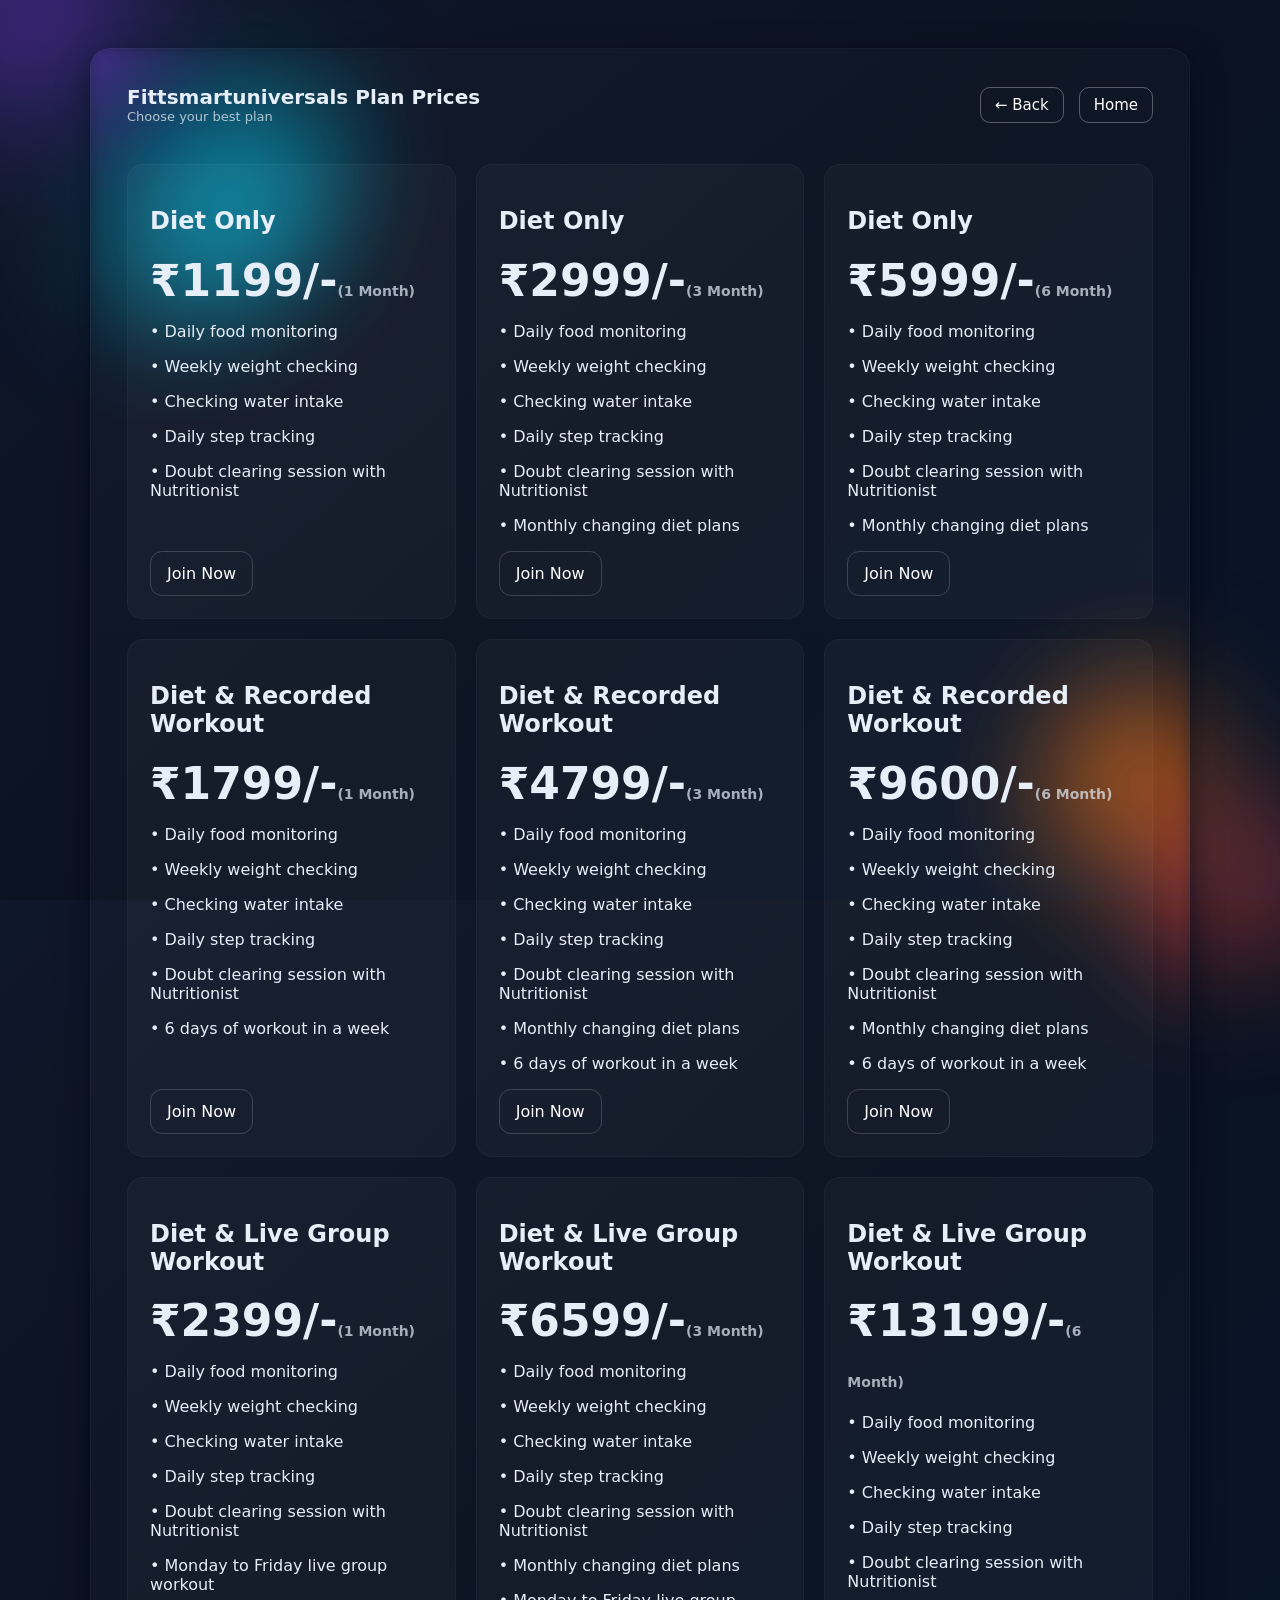
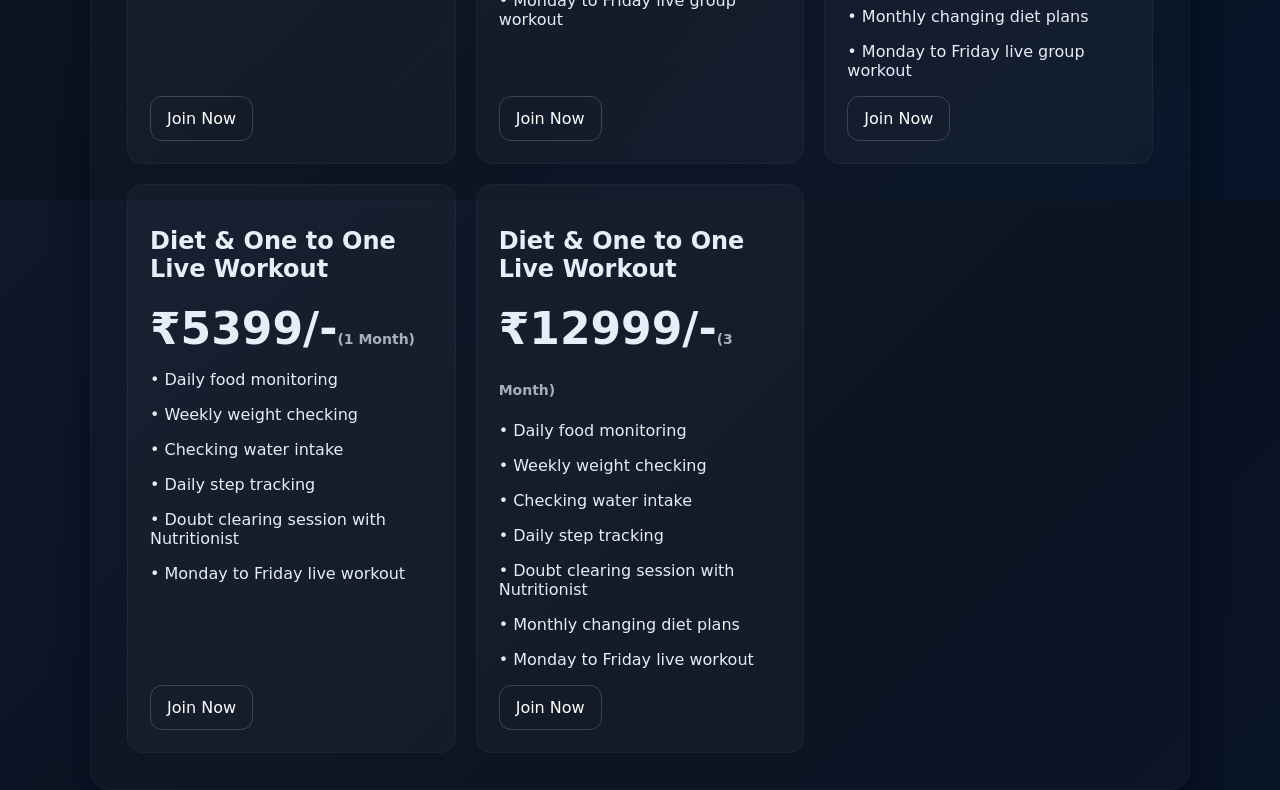
==== Prizepage.html @ 784dde83 "Add files via upload" ====
<!doctype html>
<html lang="en">
<head>
  <meta charset="utf-8" />
  <meta name="viewport" content="width=device-width,initial-scale=1" />
  <link rel="icon" type="image/png" href="/static/MainLogo.png">
  <title>Fittsmartuniversals pricing</title>
  <style>
    :root{
      --bg-1: linear-gradient(135deg,#0f172a 0%, #0b1220 50%, #071428 100%);
      --glass: rgba(255,255,255,0.06);
      --accent: linear-gradient(90deg,#7c3aed,#06b6d4);
      --card-shadow: 0 10px 30px rgba(2,6,23,0.6);
      --glass-border: rgba(255,255,255,0.06);
      --glass-2: rgba(255,255,255,0.03);
      font-family: Inter, ui-sans-serif, system-ui;
    }

    *{box-sizing:border-box}
    html,body{height:100%}
    body{
      margin:0;
      min-height:100%;
      background:var(--bg-1);
      color:#e6eef8;
      padding:48px;
      overflow:auto;
      animation: pageFade 1.0s ease-in-out forwards;
    }

    .blob{position:fixed;border-radius:50%;filter:blur(60px);opacity:0.7;mix-blend-mode:screen;pointer-events:none}
    .blob.b1{width:420px;height:420px;left:-80px;top:-100px;background:radial-gradient(circle at 20% 20%, #7c3aed 0%, transparent 40%), radial-gradient(circle at 80% 80%, #06b6d4 0%, transparent 40%);animation:float1 12s ease-in-out infinite}
    .blob.b2{width:300px;height:300px;right:-60px;bottom:-80px;background:radial-gradient(circle at 30% 30%, #f97316 0%, transparent 40%), radial-gradient(circle at 70% 70%, #ef4444 0%, transparent 40%);animation:float2 14s ease-in-out infinite}

    @keyframes float1{0%{transform:translateY(0)}50%{transform:translateY(28px) rotate(12deg)}100%{transform:translateY(0)}}
    @keyframes float2{0%{transform:translateY(0)}50%{transform:translateY(-26px) rotate(-8deg)}100%{transform:translateY(0)}}
    @keyframes pageFade {
  from { opacity: 0; }
  to { opacity: 1; }
}
    .wrap{
      width:100%;
      max-width:1100px;
      margin:auto;
      background:linear-gradient(180deg, rgba(255,255,255,0.02), rgba(255,255,255,0.01));
      border-radius:20px;
      padding:36px;
      box-shadow:var(--card-shadow);
      border:1px solid rgba(255,255,255,0.03);
      backdrop-filter: blur(8px) saturate(120%);
      position:relative;
      overflow:hidden;
    }

    header{display:flex;align-items:center;justify-content:space-between;margin-bottom:22px;gap:12px;flex-wrap:wrap}
    .brand{display:flex;align-items:center;gap:12px}
    .logo{width:44px;height:44px;border-radius:10px;background:var(--accent);display:flex;align-items:center;justify-content:center;font-weight:700;color:white;}
    h1{font-size:20px;margin:0}
    p.lead{margin:0;color:rgba(230,238,248,0.75);font-size:13px}

    .toggle{display:flex;align-items:center;gap:10px;background:var(--glass-2);padding:8px;border-radius:999px;border:1px solid var(--glass-border)}
    .switch{width:56px;height:28px;background:#071428;border-radius:999px;padding:3px;display:flex;align-items:center}
    .knob{width:22px;height:22px;background:white;border-radius:50%;transition:transform .28s}

    .grid{display:grid;grid-template-columns:repeat(3,1fr);gap:20px;margin-top:40px}
    @media(max-width:900px){.grid{grid-template-columns:1fr}}

    .card{
      background:rgba(255,255,255,0.03);
      border-radius:16px;
      padding:22px;
      border:1px solid rgba(255,255,255,0.03);
      min-height:360px;
      display:flex;
      flex-direction:column;
      justify-content:space-between;
      transition:0.3s;
    }
    .card:hover{transform:translateY(-12px) scale(1.02)}

    .popular{outline:2px solid rgba(124,58,237,0.12)}

    .price{font-size:44px;font-weight:700;margin:12px 0}
    .price span.small{font-size:14px;color:rgba(230,238,248,0.7)}

    ul.features{list-style:none;padding:0;margin:12px 0}
    ul.features li{padding:8px 0;border-bottom:1px dashed rgba(255,255,255,0.05);display:flex;gap:12px;align-items:center}
    .tick{width:18px;height:18px;border-radius:4px;background:linear-gradient(90deg,#10b981,#06b6d4);display:grid;place-items:center;color:#fff;font-size:12px}

    .cta{display:flex;gap:12px}
    .btn{padding:12px 16px;border-radius:12px;border:1px solid rgba(255, 255, 255, 0.171);background:transparent;color:rgb(255, 255, 255);cursor:pointer;text-decoration: none;}
    .btn:hover{background: rgba(255,255,255,0.1);}
    .btn.primary{background:var(--accent);color:white}
    
    .brand-header {
  display: flex;
  justify-content: space-between; /* left text + right buttons */
  align-items: center;
  width: 100%;
}

.nav-btns {
  margin-left: auto; /* pushes it fully to right */
}

.nav-btns a {
  padding: 8px 14px;
  border-radius: 10px;
  border: 1px solid rgba(255,255,255,0.3);
  color: white;
  text-decoration: none;
  margin-left: 10px;
  font-size: 15px;
  transition: 0.2s;
}

.nav-btns a:hover {
  background: rgba(255,255,255,0.1);
}

    .foot{display:flex;justify-content:space-between;margin-top:18px;font-size:13px;color:rgba(230,238,248,0.7)}
  </style>
</head>

<body>

  <div class="blob b1"></div>
  <div class="blob b2"></div>

  <div class="wrap">

    <header>
  <div class="brand-header">
    <div>
      <h1>Fittsmartuniversals Plan Prices</h1>
      <p class="lead">Choose your best plan</p>
    </div>

    <div class="nav-btns">
      <a class="btn-nav" href="javascript:history.back()">← Back</a>

      <a class="btn-nav" href="/">Home</a>
    </div>
  </div>
</header>

      
    </header>

    <!-- 9 CARD GRID START -->
    <section class="grid">

      <!-- 1 -->
      <article class="card">
        <div>
          <h2>Diet Only</h2>
          <div class="price">₹1199/-<span class="small">(1 Month)</span></div>
          <ul class="features">
            <p>•  Daily food monitoring</p>
            <p>•  Weekly weight checking</p>
            <p>•  Checking water intake</p>
            <p>•  Daily step tracking</p>
            <p>•  Doubt clearing session with Nutritionist</p>
          </ul>
        </div>
        <div>
          <div class="cta">
          <a class="btn" href="https://wa.me/918848774574?text=Hello%2C%20I%20want%20to%20connect!">Join Now</a>
          </div>
        </div>
      </article>

      <!-- 2-->
      <article class="card">
        <div>
          <h2>Diet Only</h2>
          <div class="price">₹2999/-<span class="small">(3 Month)</span></div>
          <ul class="features">
            <p>•  Daily food monitoring</p>
                                   <p>•  Weekly weight checking</p>
                                   <p>•  Checking water intake</p>
                                   <p>•  Daily step tracking</p>
                                   <p>•  Doubt clearing session with Nutritionist</p>
                                   <p>•  Monthly changing diet plans</p>
          </ul>
        </div>
        <div>
          <div class="cta">
          <a class="btn" href="https://wa.me/918848774574?text=Hello%2C%20I%20want%20to%20connect!">Join Now</a>
          </div>
        </div>
      </article>

      <!-- 3 -->
      <article class="card">
        <div>
          <h2>Diet Only</h2>
          <div class="price">₹5999/-<span class="small">(6 Month)</span></div>
          <ul class="features">
            <p>•  Daily food monitoring</p>
                                   <p>•  Weekly weight checking</p>
                                   <p>•  Checking water intake</p>
                                   <p>•  Daily step tracking</p>
                                   <p>•  Doubt clearing session with Nutritionist</p>
                                   <p>•  Monthly changing diet plans</p>
          </ul>
        </div>
        <div>
          <div class="cta">
          <a class="btn" href="https://wa.me/918848774574?text=Hello%2C%20I%20want%20to%20connect!">Join Now</a>
          </div>
        </div>
      </article>
      <!-- 4 -->
      <article class="card">
        <div>
          <h2>Diet & Recorded Workout</h2>
          <div class="price">₹1799/-<span class="small">(1 Month)</span></div>
          <ul class="features">
            <p>•  Daily food monitoring</p>
            <p>•  Weekly weight checking</p>
            <p>•  Checking water intake</p>
            <p>•  Daily step tracking</p>
            <p>•  Doubt clearing session with Nutritionist</p>
            <p>•  6 days of workout in a week</p>
          </ul>
        </div>
        <div>
          <div class="cta">
          <a class="btn" href="https://wa.me/918848774574?text=Hello%2C%20I%20want%20to%20connect!">Join Now</a>
          </div>
        </div>
      </article>

      <!-- 5-->
      <article class="card">
        <div>
          <h2>Diet & Recorded Workout</h2>
          <div class="price">₹4799/-<span class="small">(3 Month)</span></div>
          <ul class="features">
            <p>•  Daily food monitoring</p>
                                   <p>•  Weekly weight checking</p>
                                   <p>•  Checking water intake</p>
                                   <p>•  Daily step tracking</p>
                                   <p>•  Doubt clearing session with Nutritionist</p>
                                   <p>•  Monthly changing diet plans</p>
                                   <p>•  6 days of workout in a week</p>
          </ul>
        </div>
        <div>
          <div class="cta">
          <a class="btn" href="https://wa.me/918848774574?text=Hello%2C%20I%20want%20to%20connect!">Join Now</a>
          </div>
        </div>
      </article>

      <!-- 6 -->
      <article class="card">
        <div>
          <h2>Diet & Recorded Workout</h2>
          <div class="price">₹9600/-<span class="small">(6 Month)</span></div>
          <ul class="features">
            <p>•  Daily food monitoring</p>
                                   <p>•  Weekly weight checking</p>
                                   <p>•  Checking water intake</p>
                                   <p>•  Daily step tracking</p>
                                   <p>•  Doubt clearing session with Nutritionist</p>
                                   <p>•  Monthly changing diet plans</p>
                                   <p>•  6 days of workout in a week</p>
          </ul>
        </div>
        <div>
          <div class="cta">
          <a class="btn" href="https://wa.me/918848774574?text=Hello%2C%20I%20want%20to%20connect!">Join Now</a>
          </div>
        </div>
      </article>

      <!-- 7 -->
      <article class="card">
        <div>
          <h2>Diet & Live Group Workout</h2>
          <div class="price">₹2399/-<span class="small">(1 Month)</span></div>
          <ul class="features">
            <p>•  Daily food monitoring</p>
            <p>•  Weekly weight checking</p>
            <p>•  Checking water intake</p>
            <p>•  Daily step tracking</p>
            <p>•  Doubt clearing session with Nutritionist</p>
            <p>•  Monday to Friday live group workout</p>
          </ul>
        </div>
        <div>
          <div class="cta">
          <a class="btn" href="https://wa.me/918848774574?text=Hello%2C%20I%20want%20to%20connect!">Join Now</a>
          </div>
        </div>
      </article>

      <!-- 8-->
      <article class="card">
        <div>
          <h2>Diet & Live Group Workout</h2>
          <div class="price">₹6599/-<span class="small">(3 Month)</span></div>
          <ul class="features">
            <p>•  Daily food monitoring</p>
                                   <p>•  Weekly weight checking</p>
                                   <p>•  Checking water intake</p>
                                   <p>•  Daily step tracking</p>
                                   <p>•  Doubt clearing session with Nutritionist</p>
                                   <p>•  Monthly changing diet plans</p>
                                   <p>•  Monday to Friday live group workout</p>
          </ul>
        </div>
        <div>
          <div class="cta">
          <a class="btn" href="https://wa.me/918848774574?text=Hello%2C%20I%20want%20to%20connect!">Join Now</a>
          </div>
        </div>
      </article>

      <!-- 9 -->
      <article class="card">
        <div>
          <h2>Diet & Live Group Workout</h2>
          <div class="price">₹13199/-<span class="small">(6 Month)</span></div>
          <ul class="features">
            <p>•  Daily food monitoring</p>
                                   <p>•  Weekly weight checking</p>
                                   <p>•  Checking water intake</p>
                                   <p>•  Daily step tracking</p>
                                   <p>•  Doubt clearing session with Nutritionist</p>
                                   <p>•  Monthly changing diet plans</p>
                                   <p>•  Monday to Friday live group workout</p>
          </ul>
        </div>
        <div>
          <div class="cta">
          <a class="btn" href="https://wa.me/918848774574?text=Hello%2C%20I%20want%20to%20connect!">Join Now</a>
          </div>
        </div>
      </article>

      <!-- 10 -->
      <article class="card">
        <div>
          <h2>Diet & One to One Live Workout</h2>
          <div class="price">₹5399/-<span class="small">(1 Month)</span></div>
          <ul class="features">
            <p>•  Daily food monitoring</p>
            <p>•  Weekly weight checking</p>
            <p>•  Checking water intake</p>
            <p>•  Daily step tracking</p>
            <p>•  Doubt clearing session with Nutritionist</p>
            <p>•  Monday to Friday live workout</p>
          </ul>
        </div>
        <div>
          <div class="cta">
          <a class="btn" href="https://wa.me/918848774574?text=Hello%2C%20I%20want%20to%20connect!">Join Now</a>
          </div>
        </div>
      </article>

      <!-- 11-->
      <article class="card">
        <div>
          <h2>Diet & One to One Live Workout</h2>
          <div class="price">₹12999/-<span class="small">(3 Month)</span></div>
          <ul class="features">
            <p>•  Daily food monitoring</p>
                                   <p>•  Weekly weight checking</p>
                                   <p>•  Checking water intake</p>
                                   <p>•  Daily step tracking</p>
                                   <p>•  Doubt clearing session with Nutritionist</p>
                                   <p>•  Monthly changing diet plans</p>
                                   <p>•  Monday to Friday live workout</p>
          </ul>
        </div>
        <div>
          <div class="cta">
          <a class="btn" href="https://wa.me/918848774574?text=Hello%2C%20I%20want%20to%20connect!">Join Now</a>
          </div>
        </div>
      </article>

      
    </section>
    <!-- 9 CARD GRID END -->

  </div>

</body>
</html>
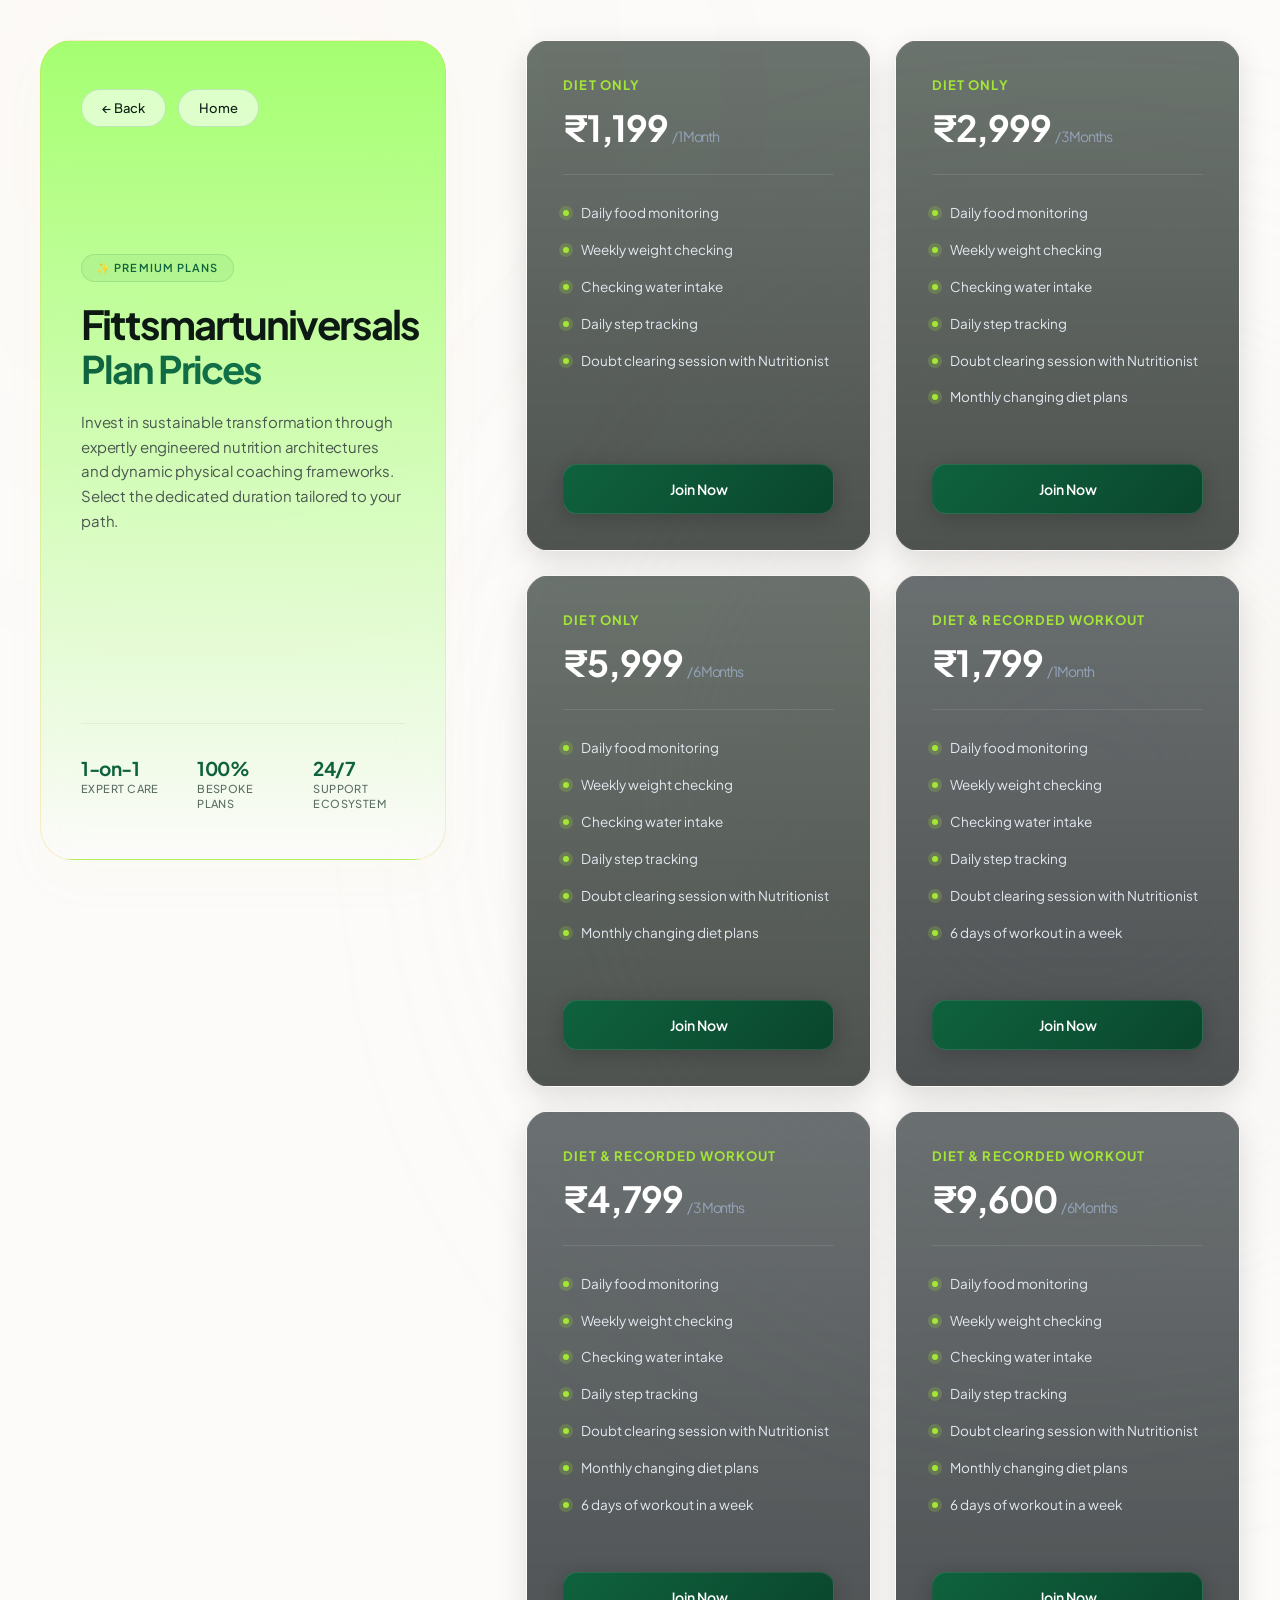
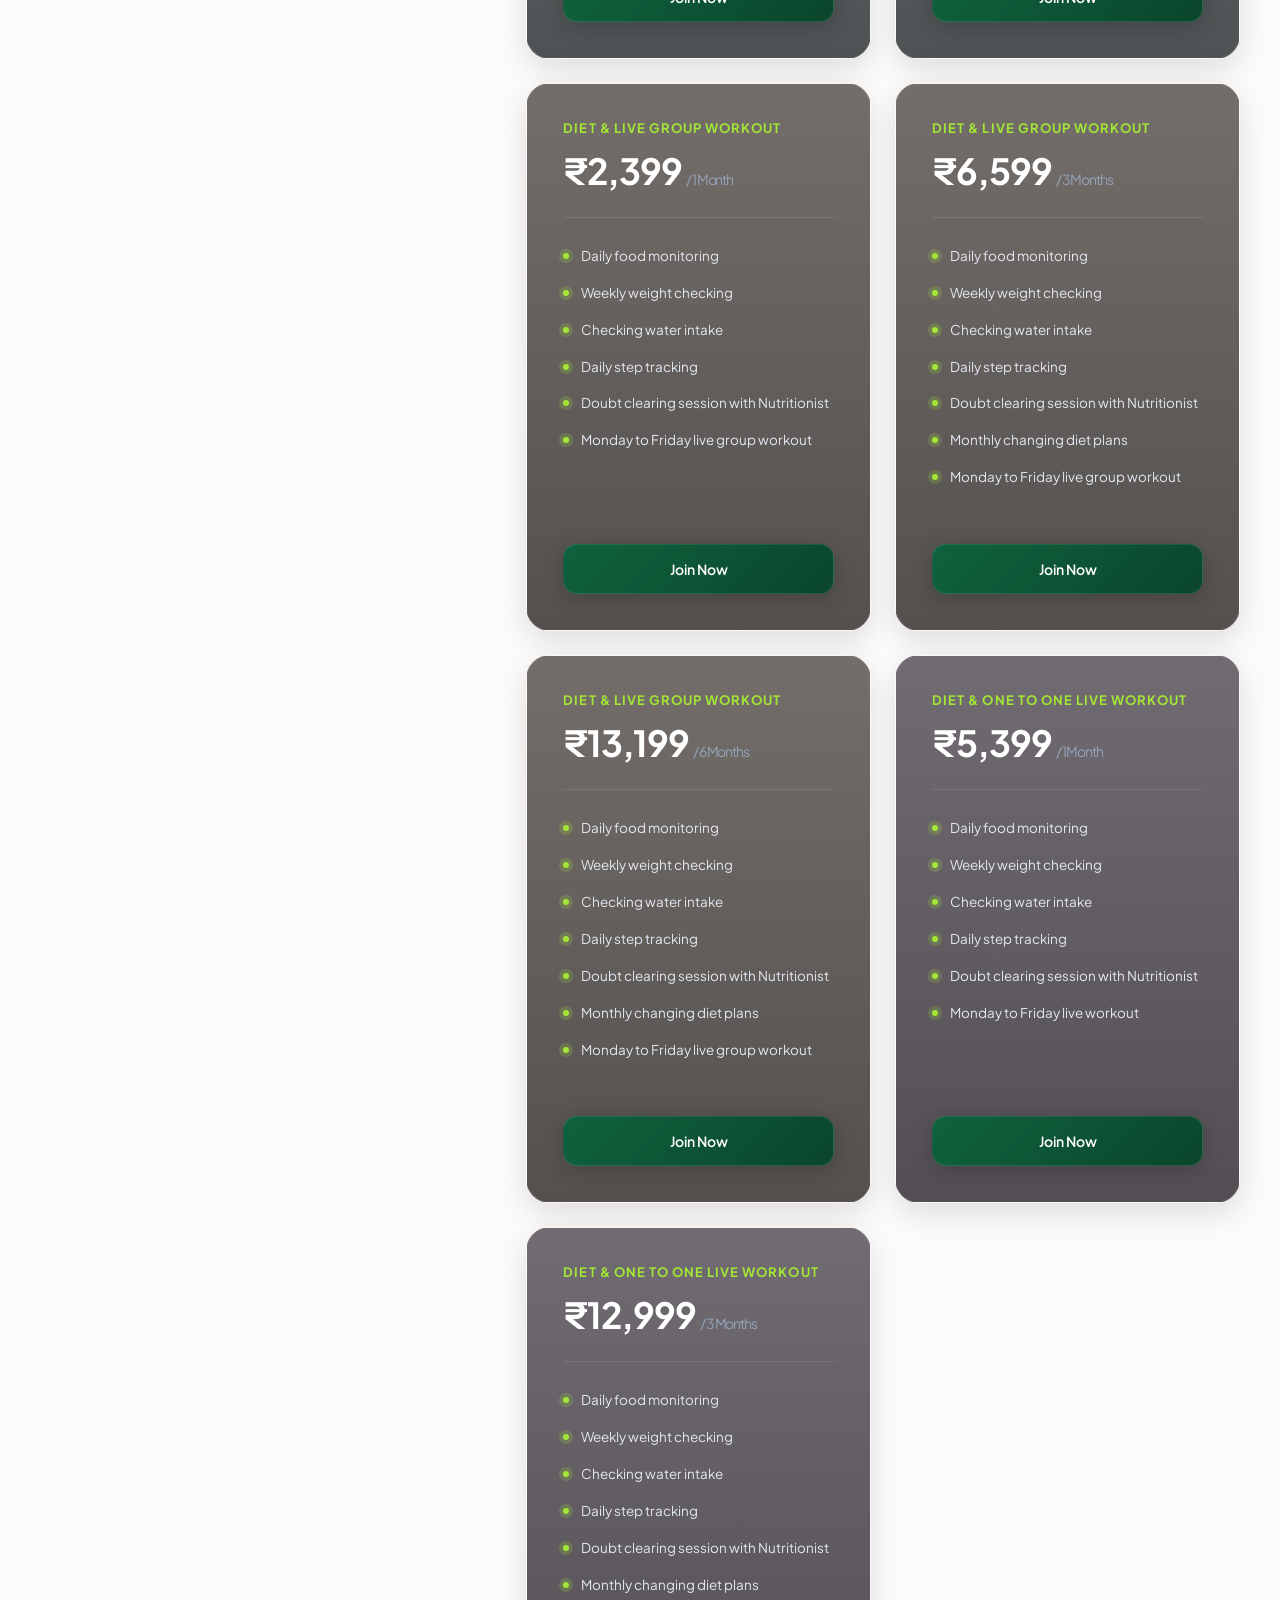
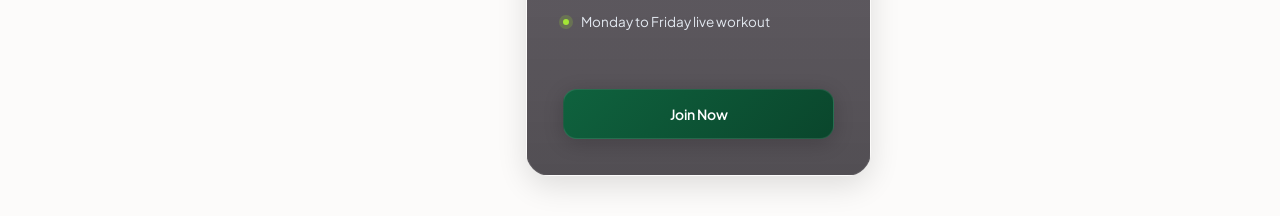
==== commit b5cbe3af: "Update print statement from 'Hello' to 'Goodbye'" ====
--- a/Prizepage.html
+++ b/Prizepage.html
@@ -4,389 +4,637 @@
   <meta charset="utf-8" />
   <meta name="viewport" content="width=device-width,initial-scale=1" />
   <link rel="icon" type="image/png" href="/static/MainLogo.png">
-  <title>Fittsmartuniversals pricing</title>
+  <title>Fittsmartuniversals Pricing</title>
+  <link rel="preconnect" href="https://fonts.googleapis.com">
+  <link rel="preconnect" href="https://fonts.gstatic.com" crossorigin>
+  <link href="https://fonts.googleapis.com/css2?family=Plus+Jakarta+Sans:wght@300;400;500;600;700&display=swap" rel="stylesheet">
+  
   <style>
-    :root{
-      --bg-1: linear-gradient(135deg,#0f172a 0%, #0b1220 50%, #071428 100%);
-      --glass: rgba(255,255,255,0.06);
-      --accent: linear-gradient(90deg,#7c3aed,#06b6d4);
-      --card-shadow: 0 10px 30px rgba(2,6,23,0.6);
-      --glass-border: rgba(255,255,255,0.06);
-      --glass-2: rgba(255,255,255,0.03);
-      font-family: Inter, ui-sans-serif, system-ui;
-    }
-
-    *{box-sizing:border-box}
-    html,body{height:100%}
-    body{
-      margin:0;
-      min-height:100%;
-      background:var(--bg-1);
-      color:#e6eef8;
-      padding:48px;
-      overflow:auto;
+    :root {
+      --bg-main: #fcfbfa;
+      --bg-card: rgba(255, 255, 255, 0.9);
+      --bg-card-hover: #ffffff;
+      --text-main: #0f1e16;
+      --text-muted: #5c6f65;
+      --accent-green: linear-gradient(135deg, #0f623e 0%, #0a462c 100%);
+      --border-color: rgba(15, 98, 62, 0.08);
+      --border-hover: rgba(15, 98, 62, 0.3);
+      font-family: 'Plus Jakarta Sans', ui-sans-serif, system-ui, sans-serif;
+    }
+
+    * { box-sizing: border-box; margin: 0; padding: 0; }
+    html, body { min-height: 100%; background: var(--bg-main); color: var(--text-main); -webkit-font-smoothing: antialiased; }
+    
+    body {
+      overflow-x: hidden;
       animation: pageFade 1.0s ease-in-out forwards;
     }
 
-    .blob{position:fixed;border-radius:50%;filter:blur(60px);opacity:0.7;mix-blend-mode:screen;pointer-events:none}
-    .blob.b1{width:420px;height:420px;left:-80px;top:-100px;background:radial-gradient(circle at 20% 20%, #7c3aed 0%, transparent 40%), radial-gradient(circle at 80% 80%, #06b6d4 0%, transparent 40%);animation:float1 12s ease-in-out infinite}
-    .blob.b2{width:300px;height:300px;right:-60px;bottom:-80px;background:radial-gradient(circle at 30% 30%, #f97316 0%, transparent 40%), radial-gradient(circle at 70% 70%, #ef4444 0%, transparent 40%);animation:float2 14s ease-in-out infinite}
-
-    @keyframes float1{0%{transform:translateY(0)}50%{transform:translateY(28px) rotate(12deg)}100%{transform:translateY(0)}}
-    @keyframes float2{0%{transform:translateY(0)}50%{transform:translateY(-26px) rotate(-8deg)}100%{transform:translateY(0)}}
+    /* Ambient Luxury Lighting Backdrops */
+    .ambient-light {
+      position: fixed;
+      width: 800px;
+      height: 800px;
+      border-radius: 50%;
+      filter: blur(160px);
+      opacity: 0.5;
+      pointer-events: none;
+      z-index: 0;
+    }
+    .ambient-1 { top: -300px; left: -200px; background: rgba(234, 179, 8, 0.04); }
+    .ambient-2 { bottom: -300px; right: -200px; background: rgba(235, 225, 215, 0.4); }
+
     @keyframes pageFade {
-  from { opacity: 0; }
-  to { opacity: 1; }
+      from { opacity: 0; }
+      to { opacity: 1; }
+    }
+
+    /* Main Split Layout Container */
+    .main-container {
+      display: flex;
+      min-height: 100vh;
+      position: relative;
+      z-index: 1;
+    }
+
+    /* Left Side Panel Scaffolding */
+    .left-panel {
+      width: 38%;
+      padding: 40px;
+      position: sticky;
+      top: 0;
+      height: 100vh;
+      display: flex;
+      align-items: center;
+      justify-content: center;
+    }
+
+    /* Premium Rounded Box: Warm Luxury Gold Fade to Transparent */
+    .premium-brief-box {
+      width: 100%;
+      height: calc(100vh - 80px);
+      padding: 48px 40px;
+      border-radius: 32px;
+      display: flex;
+      flex-direction: column;
+      justify-content: space-between;
+      
+      /* Elite horizontal sunset-gold gradient fading softly out to the right */
+      background: linear-gradient(180deg, rgba(163, 255, 109, 0.98) 0%, rgba(254, 240, 138, 0) 100%);
+      
+      border: 1px solid rgba(234, 179, 8, 0.2);
+      backdrop-filter: blur(20px);
+      -webkit-backdrop-filter: blur(20px);
+      box-shadow: 0 20px 50px rgba(234, 179, 8, 0.03);
+    }
+
+    /* Navigation Layout */
+    .nav-btns {
+      display: flex;
+      gap: 12px;
+      margin-bottom: 32px;
+    }
+
+    .btn-nav {
+      padding: 10px 20px;
+      border-radius: 999px;
+      border: 1px solid rgba(15, 98, 62, 0.15);
+      color: #0f1e16;
+      text-decoration: none;
+      font-size: 13px;
+      font-weight: 500;
+      background: rgba(255, 255, 255, 0.6);
+      transition: all 0.3s cubic-bezier(0.16, 1, 0.3, 1);
+    }
+
+    .btn-nav:hover {
+      background: #0f1e16;
+      color: #ffffff;
+      border-color: #0f1e16;
+      transform: translateY(-2px);
+    }
+
+    /* Typography styling inside light rectangle box */
+    .brand-content {
+      margin-top: auto;
+      margin-bottom: auto;
+    }
+
+    .premium-badge {
+      display: inline-block;
+      padding: 6px 14px;
+      background: rgba(15, 98, 62, 0.06);
+      border: 1px solid rgba(15, 98, 62, 0.12);
+      color: #0f623e;
+      border-radius: 999px;
+      font-size: 11px;
+      font-weight: 600;
+      text-transform: uppercase;
+      letter-spacing: 0.1em;
+      margin-bottom: 20px;
+    }
+
+    h1 {
+      font-size: 40px;
+      font-weight: 700;
+      letter-spacing: -0.05em;
+      line-height: 1.1;
+      margin-bottom: 20px;
+      color: #0c1a13;
+    }
+
+    h1 span.brand-highlight {
+  background: linear-gradient(135deg, #0f623e 0%, #148052 100%);
+  -webkit-background-clip: text;
+  background-clip: text; /* Added for standard cross-browser compatibility */
+  -webkit-text-fill-color: transparent;
+  
+  display: inline-block; /* Changed from block so the gradient hugs the text length */
+  width: 100%; /* Keeps it on its own line like a block element, if intended */
+  
+  font-size: 0.95em;
+  margin-top: 2px;
 }
-    .wrap{
-      width:100%;
-      max-width:1100px;
-      margin:auto;
-      background:linear-gradient(180deg, rgba(255,255,255,0.02), rgba(255,255,255,0.01));
-      border-radius:20px;
-      padding:36px;
-      box-shadow:var(--card-shadow);
-      border:1px solid rgba(255,255,255,0.03);
-      backdrop-filter: blur(8px) saturate(120%);
-      position:relative;
-      overflow:hidden;
-    }
-
-    header{display:flex;align-items:center;justify-content:space-between;margin-bottom:22px;gap:12px;flex-wrap:wrap}
-    .brand{display:flex;align-items:center;gap:12px}
-    .logo{width:44px;height:44px;border-radius:10px;background:var(--accent);display:flex;align-items:center;justify-content:center;font-weight:700;color:white;}
-    h1{font-size:20px;margin:0}
-    p.lead{margin:0;color:rgba(230,238,248,0.75);font-size:13px}
-
-    .toggle{display:flex;align-items:center;gap:10px;background:var(--glass-2);padding:8px;border-radius:999px;border:1px solid var(--glass-border)}
-    .switch{width:56px;height:28px;background:#071428;border-radius:999px;padding:3px;display:flex;align-items:center}
-    .knob{width:22px;height:22px;background:white;border-radius:50%;transition:transform .28s}
-
-    .grid{display:grid;grid-template-columns:repeat(3,1fr);gap:20px;margin-top:40px}
-    @media(max-width:900px){.grid{grid-template-columns:1fr}}
-
-    .card{
-      background:rgba(255,255,255,0.03);
-      border-radius:16px;
-      padding:22px;
-      border:1px solid rgba(255,255,255,0.03);
-      min-height:360px;
-      display:flex;
-      flex-direction:column;
-      justify-content:space-between;
-      transition:0.3s;
-    }
-    .card:hover{transform:translateY(-12px) scale(1.02)}
-
-    .popular{outline:2px solid rgba(124,58,237,0.12)}
-
-    .price{font-size:44px;font-weight:700;margin:12px 0}
-    .price span.small{font-size:14px;color:rgba(230,238,248,0.7)}
-
-    ul.features{list-style:none;padding:0;margin:12px 0}
-    ul.features li{padding:8px 0;border-bottom:1px dashed rgba(255,255,255,0.05);display:flex;gap:12px;align-items:center}
-    .tick{width:18px;height:18px;border-radius:4px;background:linear-gradient(90deg,#10b981,#06b6d4);display:grid;place-items:center;color:#fff;font-size:12px}
-
-    .cta{display:flex;gap:12px}
-    .btn{padding:12px 16px;border-radius:12px;border:1px solid rgba(255, 255, 255, 0.171);background:transparent;color:rgb(255, 255, 255);cursor:pointer;text-decoration: none;}
-    .btn:hover{background: rgba(255,255,255,0.1);}
-    .btn.primary{background:var(--accent);color:white}
+
+    p.lead {
+      color: #4a5750;
+      font-size: 15px;
+      font-weight: 400;
+      line-height: 1.65;
+      letter-spacing: -0.01em;
+    }
+
+    /* Trust indicators styling at the base */
+    .brand-footer-stats {
+      display: flex;
+      gap: 24px;
+      margin-top: auto;
+      padding-top: 32px;
+      border-top: 1px solid rgba(15, 98, 62, 0.08);
+    }
+
+    .stat-item {
+      display: flex;
+      flex-direction: column;
+      gap: 2px;
+      flex: 1;
+    }
+
+    .stat-number {
+      font-size: 19px;
+      font-weight: 700;
+      color: #0f623e;
+      letter-spacing: -0.02em;
+    }
+
+    .stat-label {
+      font-size: 11px;
+      text-transform: uppercase;
+      letter-spacing: 0.04em;
+      color: #5c6f65;
+      font-weight: 500;
+      line-height: 1.3;
+    }
+
+    /* Right Side Panel (Scrollable Pricing) */
+    .right-panel {
+      width: 62%;
+      padding: 40px;
+      overflow-y: auto;
+    }
+
+    /* Grid Layout for Cards */
+    .grid {
+      display: grid;
+      grid-template-columns: repeat(2, 1fr);
+      gap: 24px;
+    }
+
+    /* Premium Theme Card Layout */
+    .card {
+      border-radius: 24px;
+      padding: 36px;
+      border: 1px solid rgba(255, 255, 255, 0.08);
+      display: flex;
+      flex-direction: column;
+      justify-content: space-between;
+      transition: all 0.4s cubic-bezier(0.16, 1, 0.3, 1);
+      position: relative;
+      overflow: hidden;
+      background-size: cover;
+      background-position: center;
+      background-repeat: no-repeat;
+      box-shadow: 0 10px 30px rgba(0, 0, 0, 0.12);
+    }
+
+    /* Elegant Card Backgrounds with Balanced Overlays */
+    .card.diet-only {
+      background-image: linear-gradient(180deg, rgba(10, 24, 16, 0.6) 0%, rgba(5, 12, 8, 0.7) 100%), 
+                        url('https://images.unsplash.com/photo-1490645935967-10de6ba17061?auto=format&fit=crop&w=600&q=80');
+    }
+
+    .card.recorded-workout {
+      background-image: linear-gradient(180deg, rgba(10, 20, 24, 0.6) 0%, rgba(5, 10, 12, 0.7) 100%), 
+                        url('https://images.unsplash.com/photo-1517838277536-f5f99be501cd?auto=format&fit=crop&w=600&q=80');
+    }
+
+    .card.live-group {
+      background-image: linear-gradient(180deg, rgba(24, 15, 10, 0.6) 0%, rgba(12, 7, 5, 0.7) 100%), 
+                        url('https://images.unsplash.com/photo-1518611012118-696072aa579a?auto=format&fit=crop&w=600&q=80');
+    }
+
+    .card.one-to-one {
+      background-image: linear-gradient(180deg, rgba(20, 10, 24, 0.6) 0%, rgba(10, 5, 12, 0.7) 100%), 
+                        url('https://images.unsplash.com/photo-1571019613454-1cb2f99b2d8b?auto=format&fit=crop&w=600&q=80');
+    }
+
+    .card:hover {
+      transform: translateY(-6px);
+      border-color: rgba(255, 255, 255, 0.25);
+      box-shadow: 0 20px 40px rgba(0, 0, 0, 0.25);
+    }
+
+    .card h2 {
+      font-size: 13px;
+      font-weight: 700;
+      color: #a3e635;
+      text-transform: uppercase;
+      letter-spacing: 0.08em;
+      margin-bottom: 12px;
+    }
+
+    .price {
+      font-size: 36px;
+      font-weight: 700;
+      letter-spacing: -0.03em;
+      color: #ffffff;
+      margin-bottom: 24px;
+      display: flex;
+      align-items: baseline;
+      gap: 4px;
+    }
+
+    .price span.small {
+      font-size: 14px;
+      color: #94a3b8;
+      font-weight: 400;
+    }
+
+    ul.features {
+      list-style: none;
+      padding: 0;
+      margin: 24px 0;
+      border-top: 1px solid rgba(255, 255, 255, 0.1);
+      padding-top: 20px;
+    }
+
+    ul.features li {
+      padding: 9px 0;
+      display: flex;
+      gap: 12px;
+      align-items: flex-start;
+      color: #e2e8f0;
+      font-size: 13.5px;
+      font-weight: 400;
+      line-height: 1.4;
+    }
+
+    .tick {
+      width: 6px;
+      height: 6px;
+      border-radius: 50%;
+      background: #a3e635;
+      flex-shrink: 0;
+      margin-top: 6px;
+      display: inline-block;
+      box-shadow: 0 0 0 4px rgba(163, 230, 53, 0.2);
+    }
+
+    .cta {
+      margin-top: 24px;
+      width: 100%;
+      position: relative;
+      z-index: 2;
+    }
+
+    .btn {
+      display: block;
+      width: 100%;
+      text-align: center;
+      padding: 15px 24px;
+      border-radius: 14px;
+      font-size: 14px;
+      font-weight: 600;
+      text-decoration: none;
+      background: var(--accent-green);
+      color: #ffffff;
+      transition: all 0.3s cubic-bezier(0.16, 1, 0.3, 1);
+      box-shadow: 0 4px 20px rgba(0, 0, 0, 0.2);
+      border: 1px solid rgba(255, 255, 255, 0.1);
+    }
+
+    .btn:hover {
+      transform: scale(1.02);
+      box-shadow: 0 6px 24px rgba(15, 98, 62, 0.4);
+      background: linear-gradient(135deg, #148052 0%, #0f623e 100%);
+      color: #ffffff;
+    }
+
+    /* Responsive Design Updates */
+    @media(max-width: 1100px) {
+      .main-container { flex-direction: column; }
+      .left-panel { width: 100%; height: auto; position: relative; padding: 20px 16px; }
+      
+      .premium-brief-box { 
+        height: auto; 
+        padding: 24px 20px; 
+        border-radius: 20px; 
+        background: linear-gradient(180deg, rgba(163, 255, 109, 0.98) 0%, rgba(254, 240, 138, 0) 100%); 
+      }
+      
+      .nav-btns { margin-bottom: 20px; }
+      h1 { font-size: 28px; margin-bottom: 12px; }
+      p.lead { font-size: 14px; line-height: 1.5; }
+      
+      .brand-footer-stats { 
+        margin-top: 20px; 
+        padding-top: 20px; 
+        gap: 12px; 
+        justify-content: space-between; 
+      }
+      .stat-number { font-size: 16px; }
+      .stat-label { font-size: 10px; }
+      
+      .right-panel { width: 100%; padding: 16px; }
+    }
     
-    .brand-header {
-  display: flex;
-  justify-content: space-between; /* left text + right buttons */
-  align-items: center;
-  width: 100%;
-}
-
-.nav-btns {
-  margin-left: auto; /* pushes it fully to right */
-}
-
-.nav-btns a {
-  padding: 8px 14px;
-  border-radius: 10px;
-  border: 1px solid rgba(255,255,255,0.3);
-  color: white;
-  text-decoration: none;
-  margin-left: 10px;
-  font-size: 15px;
-  transition: 0.2s;
-}
-
-.nav-btns a:hover {
-  background: rgba(255,255,255,0.1);
-}
-
-    .foot{display:flex;justify-content:space-between;margin-top:18px;font-size:13px;color:rgba(230,238,248,0.7)}
+    @media(max-width: 768px) {
+      .grid { grid-template-columns: 1fr; gap: 16px; }
+      .card { padding: 28px; }
+    }
   </style>
 </head>
 
 <body>
 
-  <div class="blob b1"></div>
-  <div class="blob b2"></div>
-
-  <div class="wrap">
-
-    <header>
-  <div class="brand-header">
-    <div>
-      <h1>Fittsmartuniversals Plan Prices</h1>
-      <p class="lead">Choose your best plan</p>
-    </div>
-
-    <div class="nav-btns">
-      <a class="btn-nav" href="javascript:history.back()">← Back</a>
-
-      <a class="btn-nav" href="/">Home</a>
-    </div>
-  </div>
-</header>
-
-      
-    </header>
-
-    <!-- 9 CARD GRID START -->
-    <section class="grid">
-
-      <!-- 1 -->
-      <article class="card">
-        <div>
-          <h2>Diet Only</h2>
-          <div class="price">₹1199/-<span class="small">(1 Month)</span></div>
-          <ul class="features">
-            <p>•  Daily food monitoring</p>
-            <p>•  Weekly weight checking</p>
-            <p>•  Checking water intake</p>
-            <p>•  Daily step tracking</p>
-            <p>•  Doubt clearing session with Nutritionist</p>
-          </ul>
+  <div class="ambient-light ambient-1"></div>
+  <div class="ambient-light ambient-2"></div>
+
+  <div class="main-container">
+
+    <!-- Configured Premium Container Side Block -->
+    <aside class="left-panel">
+      <div class="premium-brief-box">
+        
+        <!-- Navigation Link Set -->
+        <nav class="nav-btns">
+          <a class="btn-nav" href="javascript:history.back()">← Back</a>
+          <a class="btn-nav" href="/">Home</a>
+        </nav>
+
+        <!-- Dynamic Identity Text Setup -->
+        <div class="brand-content">
+          <span class="premium-badge">✨ Premium Plans</span>
+          <h1>
+            Fittsmartuniversals
+            <span class="brand-highlight">Plan Prices</span>
+          </h1>
+          <p class="lead">
+            Invest in sustainable transformation through expertly engineered nutrition architectures and dynamic physical coaching frameworks. Select the dedicated duration tailored to your path.
+          </p>
         </div>
-        <div>
-          <div class="cta">
-          <a class="btn" href="https://wa.me/918848774574?text=Hello%2C%20I%20want%20to%20connect!">Join Now</a>
+
+        <!-- Horizontal Trust Metrics Grid -->
+        <div class="brand-footer-stats">
+          <div class="stat-item">
+            <span class="stat-number">1-on-1</span>
+            <span class="stat-label">Expert Care</span>
+          </div>
+          <div class="stat-item">
+            <span class="stat-number">100%</span>
+            <span class="stat-label">Bespoke Plans</span>
+          </div>
+          <div class="stat-item">
+            <span class="stat-number">24/7</span>
+            <span class="stat-label">Support Ecosystem</span>
           </div>
         </div>
-      </article>
-
-      <!-- 2-->
-      <article class="card">
-        <div>
-          <h2>Diet Only</h2>
-          <div class="price">₹2999/-<span class="small">(3 Month)</span></div>
-          <ul class="features">
-            <p>•  Daily food monitoring</p>
-                                   <p>•  Weekly weight checking</p>
-                                   <p>•  Checking water intake</p>
-                                   <p>•  Daily step tracking</p>
-                                   <p>•  Doubt clearing session with Nutritionist</p>
-                                   <p>•  Monthly changing diet plans</p>
-          </ul>
-        </div>
-        <div>
-          <div class="cta">
-          <a class="btn" href="https://wa.me/918848774574?text=Hello%2C%20I%20want%20to%20connect!">Join Now</a>
-          </div>
-        </div>
-      </article>
-
-      <!-- 3 -->
-      <article class="card">
-        <div>
-          <h2>Diet Only</h2>
-          <div class="price">₹5999/-<span class="small">(6 Month)</span></div>
-          <ul class="features">
-            <p>•  Daily food monitoring</p>
-                                   <p>•  Weekly weight checking</p>
-                                   <p>•  Checking water intake</p>
-                                   <p>•  Daily step tracking</p>
-                                   <p>•  Doubt clearing session with Nutritionist</p>
-                                   <p>•  Monthly changing diet plans</p>
-          </ul>
-        </div>
-        <div>
-          <div class="cta">
-          <a class="btn" href="https://wa.me/918848774574?text=Hello%2C%20I%20want%20to%20connect!">Join Now</a>
-          </div>
-        </div>
-      </article>
-      <!-- 4 -->
-      <article class="card">
-        <div>
-          <h2>Diet & Recorded Workout</h2>
-          <div class="price">₹1799/-<span class="small">(1 Month)</span></div>
-          <ul class="features">
-            <p>•  Daily food monitoring</p>
-            <p>•  Weekly weight checking</p>
-            <p>•  Checking water intake</p>
-            <p>•  Daily step tracking</p>
-            <p>•  Doubt clearing session with Nutritionist</p>
-            <p>•  6 days of workout in a week</p>
-          </ul>
-        </div>
-        <div>
-          <div class="cta">
-          <a class="btn" href="https://wa.me/918848774574?text=Hello%2C%20I%20want%20to%20connect!">Join Now</a>
-          </div>
-        </div>
-      </article>
-
-      <!-- 5-->
-      <article class="card">
-        <div>
-          <h2>Diet & Recorded Workout</h2>
-          <div class="price">₹4799/-<span class="small">(3 Month)</span></div>
-          <ul class="features">
-            <p>•  Daily food monitoring</p>
-                                   <p>•  Weekly weight checking</p>
-                                   <p>•  Checking water intake</p>
-                                   <p>•  Daily step tracking</p>
-                                   <p>•  Doubt clearing session with Nutritionist</p>
-                                   <p>•  Monthly changing diet plans</p>
-                                   <p>•  6 days of workout in a week</p>
-          </ul>
-        </div>
-        <div>
-          <div class="cta">
-          <a class="btn" href="https://wa.me/918848774574?text=Hello%2C%20I%20want%20to%20connect!">Join Now</a>
-          </div>
-        </div>
-      </article>
-
-      <!-- 6 -->
-      <article class="card">
-        <div>
-          <h2>Diet & Recorded Workout</h2>
-          <div class="price">₹9600/-<span class="small">(6 Month)</span></div>
-          <ul class="features">
-            <p>•  Daily food monitoring</p>
-                                   <p>•  Weekly weight checking</p>
-                                   <p>•  Checking water intake</p>
-                                   <p>•  Daily step tracking</p>
-                                   <p>•  Doubt clearing session with Nutritionist</p>
-                                   <p>•  Monthly changing diet plans</p>
-                                   <p>•  6 days of workout in a week</p>
-          </ul>
-        </div>
-        <div>
-          <div class="cta">
-          <a class="btn" href="https://wa.me/918848774574?text=Hello%2C%20I%20want%20to%20connect!">Join Now</a>
-          </div>
-        </div>
-      </article>
-
-      <!-- 7 -->
-      <article class="card">
-        <div>
-          <h2>Diet & Live Group Workout</h2>
-          <div class="price">₹2399/-<span class="small">(1 Month)</span></div>
-          <ul class="features">
-            <p>•  Daily food monitoring</p>
-            <p>•  Weekly weight checking</p>
-            <p>•  Checking water intake</p>
-            <p>•  Daily step tracking</p>
-            <p>•  Doubt clearing session with Nutritionist</p>
-            <p>•  Monday to Friday live group workout</p>
-          </ul>
-        </div>
-        <div>
-          <div class="cta">
-          <a class="btn" href="https://wa.me/918848774574?text=Hello%2C%20I%20want%20to%20connect!">Join Now</a>
-          </div>
-        </div>
-      </article>
-
-      <!-- 8-->
-      <article class="card">
-        <div>
-          <h2>Diet & Live Group Workout</h2>
-          <div class="price">₹6599/-<span class="small">(3 Month)</span></div>
-          <ul class="features">
-            <p>•  Daily food monitoring</p>
-                                   <p>•  Weekly weight checking</p>
-                                   <p>•  Checking water intake</p>
-                                   <p>•  Daily step tracking</p>
-                                   <p>•  Doubt clearing session with Nutritionist</p>
-                                   <p>•  Monthly changing diet plans</p>
-                                   <p>•  Monday to Friday live group workout</p>
-          </ul>
-        </div>
-        <div>
-          <div class="cta">
-          <a class="btn" href="https://wa.me/918848774574?text=Hello%2C%20I%20want%20to%20connect!">Join Now</a>
-          </div>
-        </div>
-      </article>
-
-      <!-- 9 -->
-      <article class="card">
-        <div>
-          <h2>Diet & Live Group Workout</h2>
-          <div class="price">₹13199/-<span class="small">(6 Month)</span></div>
-          <ul class="features">
-            <p>•  Daily food monitoring</p>
-                                   <p>•  Weekly weight checking</p>
-                                   <p>•  Checking water intake</p>
-                                   <p>•  Daily step tracking</p>
-                                   <p>•  Doubt clearing session with Nutritionist</p>
-                                   <p>•  Monthly changing diet plans</p>
-                                   <p>•  Monday to Friday live group workout</p>
-          </ul>
-        </div>
-        <div>
-          <div class="cta">
-          <a class="btn" href="https://wa.me/918848774574?text=Hello%2C%20I%20want%20to%20connect!">Join Now</a>
-          </div>
-        </div>
-      </article>
-
-      <!-- 10 -->
-      <article class="card">
-        <div>
-          <h2>Diet & One to One Live Workout</h2>
-          <div class="price">₹5399/-<span class="small">(1 Month)</span></div>
-          <ul class="features">
-            <p>•  Daily food monitoring</p>
-            <p>•  Weekly weight checking</p>
-            <p>•  Checking water intake</p>
-            <p>•  Daily step tracking</p>
-            <p>•  Doubt clearing session with Nutritionist</p>
-            <p>•  Monday to Friday live workout</p>
-          </ul>
-        </div>
-        <div>
-          <div class="cta">
-          <a class="btn" href="https://wa.me/918848774574?text=Hello%2C%20I%20want%20to%20connect!">Join Now</a>
-          </div>
-        </div>
-      </article>
-
-      <!-- 11-->
-      <article class="card">
-        <div>
-          <h2>Diet & One to One Live Workout</h2>
-          <div class="price">₹12999/-<span class="small">(3 Month)</span></div>
-          <ul class="features">
-            <p>•  Daily food monitoring</p>
-                                   <p>•  Weekly weight checking</p>
-                                   <p>•  Checking water intake</p>
-                                   <p>•  Daily step tracking</p>
-                                   <p>•  Doubt clearing session with Nutritionist</p>
-                                   <p>•  Monthly changing diet plans</p>
-                                   <p>•  Monday to Friday live workout</p>
-          </ul>
-        </div>
-        <div>
-          <div class="cta">
-          <a class="btn" href="https://wa.me/918848774574?text=Hello%2C%20I%20want%20to%20connect!">Join Now</a>
-          </div>
-        </div>
-      </article>
-
-      
-    </section>
-    <!-- 9 CARD GRID END -->
+
+      </div>
+    </aside>
+
+    <!-- Scrollable Right Cards Area -->
+    <main class="right-panel">
+      <section class="grid">
+
+        <!-- Diet Only Cards -->
+        <article class="card diet-only">
+          <div>
+            <h2>Diet Only</h2>
+            <div class="price">₹1,199<span class="small">/ 1 Month</span></div>
+            <ul class="features">
+              <li><span class="tick"></span>Daily food monitoring</li>
+              <li><span class="tick"></span>Weekly weight checking</li>
+              <li><span class="tick"></span>Checking water intake</li>
+              <li><span class="tick"></span>Daily step tracking</li>
+              <li><span class="tick"></span>Doubt clearing session with Nutritionist</li>
+            </ul>
+          </div>
+          <div class="cta">
+            <a class="btn" target="_blank" href="https://wa.me/918848774574?text=Hello%20Fittsmartuniversals%2C%20I%20want%20to%20join%20the%201%20Month%20Diet%20Only%20plan!">Join Now</a>
+          </div>
+        </article>
+
+        <article class="card diet-only">
+          <div>
+            <h2>Diet Only</h2>
+            <div class="price">₹2,999<span class="small">/ 3 Months</span></div>
+            <ul class="features">
+              <li><span class="tick"></span>Daily food monitoring</li>
+              <li><span class="tick"></span>Weekly weight checking</li>
+              <li><span class="tick"></span>Checking water intake</li>
+              <li><span class="tick"></span>Daily step tracking</li>
+              <li><span class="tick"></span>Doubt clearing session with Nutritionist</li>
+              <li><span class="tick"></span>Monthly changing diet plans</li>
+            </ul>
+          </div>
+          <div class="cta">
+            <a class="btn" target="_blank" href="https://wa.me/918848774574?text=Hello%20Fittsmartuniversals%2C%20I%20want%20to%20join%20the%203%20Months%20Diet%20Only%20plan!">Join Now</a>
+          </div>
+        </article>
+
+        <article class="card diet-only">
+          <div>
+            <h2>Diet Only</h2>
+            <div class="price">₹5,999<span class="small">/ 6 Months</span></div>
+            <ul class="features">
+              <li><span class="tick"></span>Daily food monitoring</li>
+              <li><span class="tick"></span>Weekly weight checking</li>
+              <li><span class="tick"></span>Checking water intake</li>
+              <li><span class="tick"></span>Daily step tracking</li>
+              <li><span class="tick"></span>Doubt clearing session with Nutritionist</li>
+              <li><span class="tick"></span>Monthly changing diet plans</li>
+            </ul>
+          </div>
+          <div class="cta">
+            <a class="btn" target="_blank" href="https://wa.me/918848774574?text=Hello%20Fittsmartuniversals%2C%20I%20want%20to%20join%20the%206%20Months%20Diet%20Only%20plan!">Join Now</a>
+          </div>
+        </article>
+
+        <!-- Diet & Recorded Workout Cards -->
+        <article class="card recorded-workout">
+          <div>
+            <h2>Diet & Recorded Workout</h2>
+            <div class="price">₹1,799<span class="small">/ 1 Month</span></div>
+            <ul class="features">
+              <li><span class="tick"></span>Daily food monitoring</li>
+              <li><span class="tick"></span>Weekly weight checking</li>
+              <li><span class="tick"></span>Checking water intake</li>
+              <li><span class="tick"></span>Daily step tracking</li>
+              <li><span class="tick"></span>Doubt clearing session with Nutritionist</li>
+              <li><span class="tick"></span>6 days of workout in a week</li>
+            </ul>
+          </div>
+          <div class="cta">
+            <a class="btn" target="_blank" href="https://wa.me/918848774574?text=Hello%20Fittsmartuniversals%2C%20I%20want%20to%20join%20the%201%20Month%20Diet%20and%20Recorded%20Workout%20plan!">Join Now</a>
+          </div>
+        </article>
+
+        <article class="card recorded-workout">
+          <div>
+            <h2>Diet & Recorded Workout</h2>
+            <div class="price">₹4,799<span class="small">/ 3 Months</span></div>
+            <ul class="features">
+              <li><span class="tick"></span>Daily food monitoring</li>
+              <li><span class="tick"></span>Weekly weight checking</li>
+              <li><span class="tick"></span>Checking water intake</li>
+              <li><span class="tick"></span>Daily step tracking</li>
+              <li><span class="tick"></span>Doubt clearing session with Nutritionist</li>
+              <li><span class="tick"></span>Monthly changing diet plans</li>
+              <li><span class="tick"></span>6 days of workout in a week</li>
+            </ul>
+          </div>
+          <div class="cta">
+            <a class="btn" target="_blank" href="https://wa.me/918848774574?text=Hello%20Fittsmartuniversals%2C%20I%20want%20to%20join%20the%203%20Months%20Diet%20and%20Recorded%20Workout%20plan!">Join Now</a>
+          </div>
+        </article>
+
+        <article class="card recorded-workout">
+          <div>
+            <h2>Diet & Recorded Workout</h2>
+            <div class="price">₹9,600<span class="small">/ 6 Months</span></div>
+            <ul class="features">
+              <li><span class="tick"></span>Daily food monitoring</li>
+              <li><span class="tick"></span>Weekly weight checking</li>
+              <li><span class="tick"></span>Checking water intake</li>
+              <li><span class="tick"></span>Daily step tracking</li>
+              <li><span class="tick"></span>Doubt clearing session with Nutritionist</li>
+              <li><span class="tick"></span>Monthly changing diet plans</li>
+              <li><span class="tick"></span>6 days of workout in a week</li>
+            </ul>
+          </div>
+          <div class="cta">
+            <a class="btn" target="_blank" href="https://wa.me/918848774574?text=Hello%20Fittsmartuniversals%2C%20I%20want%20to%20join%20the%206%20Months%20Diet%20and%20Recorded%20Workout%20plan!">Join Now</a>
+          </div>
+        </article>
+
+        <!-- Diet & Live Group Workout Cards -->
+        <article class="card live-group">
+          <div>
+            <h2>Diet & Live Group Workout</h2>
+            <div class="price">₹2,399<span class="small">/ 1 Month</span></div>
+            <ul class="features">
+              <li><span class="tick"></span>Daily food monitoring</li>
+              <li><span class="tick"></span>Weekly weight checking</li>
+              <li><span class="tick"></span>Checking water intake</li>
+              <li><span class="tick"></span>Daily step tracking</li>
+              <li><span class="tick"></span>Doubt clearing session with Nutritionist</li>
+              <li><span class="tick"></span>Monday to Friday live group workout</li>
+            </ul>
+          </div>
+          <div class="cta">
+            <a class="btn" target="_blank" href="https://wa.me/918848774574?text=Hello%20Fittsmartuniversals%2C%20I%20want%20to%20join%20the%201%20Month%20Diet%20and%20Live%20Group%20Workout%20plan!">Join Now</a>
+          </div>
+        </article>
+
+        <article class="card live-group">
+          <div>
+            <h2>Diet & Live Group Workout</h2>
+            <div class="price">₹6,599<span class="small">/ 3 Months</span></div>
+            <ul class="features">
+              <li><span class="tick"></span>Daily food monitoring</li>
+              <li><span class="tick"></span>Weekly weight checking</li>
+              <li><span class="tick"></span>Checking water intake</li>
+              <li><span class="tick"></span>Daily step tracking</li>
+              <li><span class="tick"></span>Doubt clearing session with Nutritionist</li>
+              <li><span class="tick"></span>Monthly changing diet plans</li>
+              <li><span class="tick"></span>Monday to Friday live group workout</li>
+            </ul>
+          </div>
+          <div class="cta">
+            <a class="btn" target="_blank" href="https://wa.me/918848774574?text=Hello%20Fittsmartuniversals%2C%20I%20want%20to%20join%20the%203%20Months%20Diet%20and%20Live%20Group%20Workout%20plan!">Join Now</a>
+          </div>
+        </article>
+
+        <article class="card live-group">
+          <div>
+            <h2>Diet & Live Group Workout</h2>
+            <div class="price">₹13,199<span class="small">/ 6 Months</span></div>
+            <ul class="features">
+              <li><span class="tick"></span>Daily food monitoring</li>
+              <li><span class="tick"></span>Weekly weight checking</li>
+              <li><span class="tick"></span>Checking water intake</li>
+              <li><span class="tick"></span>Daily step tracking</li>
+              <li><span class="tick"></span>Doubt clearing session with Nutritionist</li>
+              <li><span class="tick"></span>Monthly changing diet plans</li>
+              <li><span class="tick"></span>Monday to Friday live group workout</li>
+            </ul>
+          </div>
+          <div class="cta">
+            <a class="btn" target="_blank" href="https://wa.me/918848774574?text=Hello%20Fittsmartuniversals%2C%20I%20want%20to%20join%20the%206%20Months%20Diet%20and%20Live%20Group%20Workout%20plan!">Join Now</a>
+          </div>
+        </article>
+
+        <!-- Diet & One to One Live Workout Cards -->
+        <article class="card one-to-one">
+          <div>
+            <h2>Diet & One to One Live Workout</h2>
+            <div class="price">₹5,399<span class="small">/ 1 Month</span></div>
+            <ul class="features">
+              <li><span class="tick"></span>Daily food monitoring</li>
+              <li><span class="tick"></span>Weekly weight checking</li>
+              <li><span class="tick"></span>Checking water intake</li>
+              <li><span class="tick"></span>Daily step tracking</li>
+              <li><span class="tick"></span>Doubt clearing session with Nutritionist</li>
+              <li><span class="tick"></span>Monday to Friday live workout</li>
+            </ul>
+          </div>
+          <div class="cta">
+            <a class="btn" target="_blank" href="https://wa.me/918848774574?text=Hello%20Fittsmartuniversals%2C%20I%20want%20to%20join%20the%201%20Month%20Diet%20and%20Personal%20Live%20Workout%20plan!">Join Now</a>
+          </div>
+        </article>
+
+        <article class="card one-to-one">
+          <div>
+            <h2>Diet & One to One Live Workout</h2>
+            <div class="price">₹12,999<span class="small">/ 3 Months</span></div>
+            <ul class="features">
+              <li><span class="tick"></span>Daily food monitoring</li>
+              <li><span class="tick"></span>Weekly weight checking</li>
+              <li><span class="tick"></span>Checking water intake</li>
+              <li><span class="tick"></span>Daily step tracking</li>
+              <li><span class="tick"></span>Doubt clearing session with Nutritionist</li>
+              <li><span class="tick"></span>Monthly changing diet plans</li>
+              <li><span class="tick"></span>Monday to Friday live workout</li>
+            </ul>
+          </div>
+          <div class="cta">
+            <a class="btn" target="_blank" href="https://wa.me/918848774574?text=Hello%20Fittsmartuniversals%2C%20I%20want%20to%20join%20the%203%20Months%20Diet%20and%20Personal%20Live%20Workout%20plan!">Join Now</a>
+          </div>
+        </article>
+
+      </section>
+    </main>
 
   </div>
 
